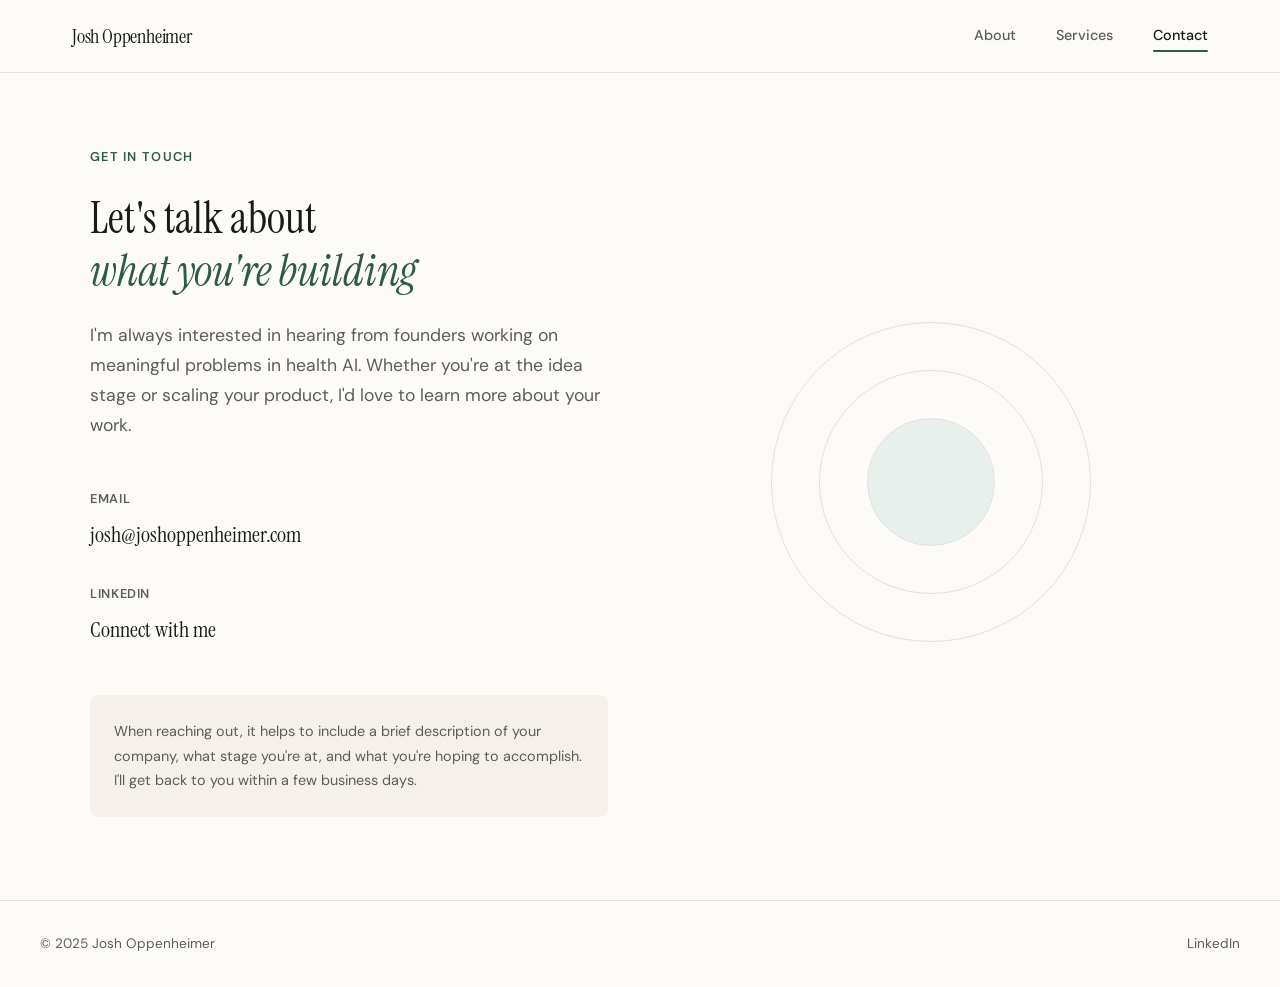
==== contact.html @ bedb9987 "Add files via upload" ====
<!DOCTYPE html>
<html lang="en">
<head>
    <meta charset="UTF-8">
    <meta name="viewport" content="width=device-width, initial-scale=1.0">
    <title>Contact | Josh Oppenheimer, MD, MBA</title>
    <link rel="preconnect" href="https://fonts.googleapis.com">
    <link rel="preconnect" href="https://fonts.gstatic.com" crossorigin>
    <link href="https://fonts.googleapis.com/css2?family=Instrument+Serif:ital@0;1&family=DM+Sans:wght@400;500;600&display=swap" rel="stylesheet">
    <link rel="stylesheet" href="styles.css">
</head>
<body>
    <nav class="nav">
        <div class="nav-container">
            <a href="index.html" class="nav-logo">Josh Oppenheimer</a>
            <div class="nav-links">
                <a href="index.html" class="nav-link">About</a>
                <a href="services.html" class="nav-link">Services</a>
                <a href="contact.html" class="nav-link active">Contact</a>
            </div>
        </div>
    </nav>

    <main>
        <section class="contact-section">
            <div class="contact-container">
                <div class="contact-content">
                    <div class="contact-label">Get in Touch</div>
                    <h1 class="contact-title">Let's talk about<br><em>what you're building</em></h1>
                    <p class="contact-text">I'm always interested in hearing from founders working on meaningful problems in health AI. Whether you're at the idea stage or scaling your product, I'd love to learn more about your work.</p>
                    
                    <div class="contact-methods">
                        <div class="contact-method">
                            <div class="contact-method-label">Email</div>
                            <a href="mailto:josh@joshoppenheimer.com" class="contact-method-value">josh@joshoppenheimer.com</a>
                        </div>
                        <div class="contact-method">
                            <div class="contact-method-label">LinkedIn</div>
                            <a href="https://www.linkedin.com/in/joshua-s-oppenheimer" target="_blank" rel="noopener" class="contact-method-value">Connect with me</a>
                        </div>
                    </div>

                    <div class="contact-note">
                        <p>When reaching out, it helps to include a brief description of your company, what stage you're at, and what you're hoping to accomplish. I'll get back to you within a few business days.</p>
                    </div>
                </div>

                <div class="contact-visual">
                    <div class="contact-visual-inner">
                        <div class="visual-circle"></div>
                        <div class="visual-circle"></div>
                        <div class="visual-circle"></div>
                    </div>
                </div>
            </div>
        </section>
    </main>

    <footer class="footer">
        <div class="footer-container">
            <span>© 2025 Josh Oppenheimer</span>
            <a href="https://www.linkedin.com/in/joshua-s-oppenheimer" target="_blank" rel="noopener">LinkedIn</a>
        </div>
    </footer>
</body>
</html>
---- styles.css ----
/* ===================================
   Josh Oppenheimer - Health AI Consulting
   A refined, warm professional aesthetic
   =================================== */

:root {
    --color-bg: #FDFBF7;
    --color-bg-alt: #F5F1EA;
    --color-text: #1A1A1A;
    --color-text-muted: #5C5C5C;
    --color-accent: #2D5A4A;
    --color-accent-light: #E8F0ED;
    --color-border: #E5E1D8;
    --font-serif: 'Instrument Serif', Georgia, serif;
    --font-sans: 'DM Sans', -apple-system, BlinkMacSystemFont, sans-serif;
    --transition: 0.3s cubic-bezier(0.4, 0, 0.2, 1);
}

*, *::before, *::after {
    box-sizing: border-box;
    margin: 0;
    padding: 0;
}

html {
    font-size: 16px;
    scroll-behavior: smooth;
}

body {
    font-family: var(--font-sans);
    background-color: var(--color-bg);
    color: var(--color-text);
    line-height: 1.6;
    -webkit-font-smoothing: antialiased;
    -moz-osx-font-smoothing: grayscale;
}

/* ===== Navigation ===== */
.nav {
    position: fixed;
    top: 0;
    left: 0;
    right: 0;
    z-index: 100;
    background: rgba(253, 251, 247, 0.9);
    backdrop-filter: blur(12px);
    border-bottom: 1px solid var(--color-border);
}

.nav-container {
    max-width: 1200px;
    margin: 0 auto;
    padding: 1.25rem 2rem;
    display: flex;
    justify-content: space-between;
    align-items: center;
}

.nav-logo {
    font-family: var(--font-serif);
    font-size: 1.25rem;
    color: var(--color-text);
    text-decoration: none;
    letter-spacing: -0.01em;
}

.nav-links {
    display: flex;
    gap: 2.5rem;
}

.nav-link {
    font-size: 0.9rem;
    font-weight: 500;
    color: var(--color-text-muted);
    text-decoration: none;
    transition: color var(--transition);
    position: relative;
}

.nav-link:hover,
.nav-link.active {
    color: var(--color-text);
}

.nav-link.active::after {
    content: '';
    position: absolute;
    bottom: -4px;
    left: 0;
    right: 0;
    height: 2px;
    background: var(--color-accent);
    border-radius: 1px;
}

/* ===== Hero Section ===== */
.hero {
    min-height: 100vh;
    display: flex;
    align-items: center;
    padding: 8rem 2rem 6rem;
}

.hero-content {
    max-width: 1000px;
    margin: 0 auto;
    display: grid;
    grid-template-columns: 280px 1fr;
    gap: 4rem;
    align-items: center;
}

@media (max-width: 800px) {
    .hero-content {
        grid-template-columns: 1fr;
        text-align: center;
        gap: 2.5rem;
    }
    
    .hero-photo {
        justify-self: center;
    }
}

.hero-photo {
    position: relative;
}

.hero-photo img {
    width: 280px;
    height: 280px;
    object-fit: cover;
    border-radius: 12px;
    filter: grayscale(10%);
    box-shadow: 0 12px 40px rgba(0, 0, 0, 0.12);
}

.hero-photo::after {
    content: '';
    position: absolute;
    top: 12px;
    left: 12px;
    right: -12px;
    bottom: -12px;
    border: 2px solid var(--color-accent);
    border-radius: 12px;
    z-index: -1;
}

.hero-text {
    max-width: 600px;
}

@media (max-width: 800px) {
    .hero-text {
        max-width: 100%;
    }
}

.hero-badge {
    display: inline-block;
    font-size: 0.8rem;
    font-weight: 600;
    letter-spacing: 0.1em;
    text-transform: uppercase;
    color: var(--color-accent);
    background: var(--color-accent-light);
    padding: 0.5rem 1rem;
    border-radius: 100px;
    margin-bottom: 2rem;
}

.hero-title {
    font-family: var(--font-serif);
    font-size: clamp(2.5rem, 6vw, 4rem);
    font-weight: 400;
    line-height: 1.15;
    letter-spacing: -0.02em;
    margin-bottom: 1.5rem;
}

.hero-title em {
    font-style: italic;
    color: var(--color-accent);
}

.hero-subtitle {
    font-size: 1.2rem;
    color: var(--color-text-muted);
    max-width: 600px;
    line-height: 1.7;
    margin-bottom: 2.5rem;
}

.hero-cta {
    display: inline-block;
    font-size: 0.95rem;
    font-weight: 600;
    color: #fff;
    background: var(--color-accent);
    padding: 1rem 2rem;
    border-radius: 6px;
    text-decoration: none;
    transition: all var(--transition);
}

.hero-cta:hover {
    background: #234A3B;
    transform: translateY(-2px);
    box-shadow: 0 8px 24px rgba(45, 90, 74, 0.2);
}

/* ===== About Section ===== */
.about {
    padding: 6rem 2rem;
    background: var(--color-bg-alt);
}

.about-container {
    max-width: 900px;
    margin: 0 auto;
}

.about-label {
    font-size: 0.8rem;
    font-weight: 600;
    letter-spacing: 0.1em;
    text-transform: uppercase;
    color: var(--color-accent);
    margin-bottom: 2rem;
}

.about-content p {
    font-size: 1.1rem;
    line-height: 1.8;
    color: var(--color-text);
    margin-bottom: 1.5rem;
}

.about-content p:last-child {
    margin-bottom: 0;
}

/* ===== Credentials Section ===== */
.credentials {
    padding: 5rem 2rem;
    border-top: 1px solid var(--color-border);
    border-bottom: 1px solid var(--color-border);
}

.credentials-container {
    max-width: 900px;
    margin: 0 auto;
    display: grid;
    grid-template-columns: repeat(auto-fit, minmax(250px, 1fr));
    gap: 3rem;
}

.credential {
    display: flex;
    align-items: flex-start;
    gap: 1rem;
}

.credential-icon {
    color: var(--color-accent);
    flex-shrink: 0;
}

.credential-text {
    display: flex;
    flex-direction: column;
    gap: 0.25rem;
}

.credential-title {
    font-family: var(--font-serif);
    font-size: 1.25rem;
}

.credential-source {
    font-size: 0.9rem;
    color: var(--color-text-muted);
}

/* ===== Page Header ===== */
.page-header {
    padding: 10rem 2rem 4rem;
    text-align: center;
}

.page-header-content {
    max-width: 700px;
    margin: 0 auto;
}

.page-title {
    font-family: var(--font-serif);
    font-size: clamp(2.5rem, 5vw, 3.5rem);
    font-weight: 400;
    letter-spacing: -0.02em;
    margin-bottom: 1.5rem;
}

.page-subtitle {
    font-size: 1.15rem;
    color: var(--color-text-muted);
    line-height: 1.7;
}

/* ===== Services Section ===== */
.services {
    padding: 2rem 2rem 6rem;
}

.services-container {
    max-width: 1000px;
    margin: 0 auto;
    display: grid;
    grid-template-columns: repeat(auto-fit, minmax(400px, 1fr));
    gap: 2rem;
}

@media (max-width: 500px) {
    .services-container {
        grid-template-columns: 1fr;
    }
}

.service-card {
    background: #fff;
    border: 1px solid var(--color-border);
    border-radius: 12px;
    padding: 2.5rem;
    transition: all var(--transition);
}

.service-card:hover {
    border-color: var(--color-accent);
    box-shadow: 0 8px 32px rgba(0, 0, 0, 0.06);
}

.service-number {
    font-family: var(--font-serif);
    font-size: 0.9rem;
    color: var(--color-accent);
    margin-bottom: 1.5rem;
}

.service-title {
    font-family: var(--font-serif);
    font-size: 1.5rem;
    font-weight: 400;
    margin-bottom: 1rem;
}

.service-description {
    font-size: 0.95rem;
    color: var(--color-text-muted);
    line-height: 1.7;
    margin-bottom: 1.5rem;
}

.service-list {
    list-style: none;
}

.service-list li {
    font-size: 0.9rem;
    color: var(--color-text);
    padding: 0.5rem 0;
    padding-left: 1.25rem;
    position: relative;
}

.service-list li::before {
    content: '';
    position: absolute;
    left: 0;
    top: 50%;
    transform: translateY(-50%);
    width: 6px;
    height: 6px;
    background: var(--color-accent);
    border-radius: 50%;
}

/* ===== Engagement Section ===== */
.engagement {
    padding: 6rem 2rem;
    background: var(--color-bg-alt);
}

.engagement-container {
    max-width: 900px;
    margin: 0 auto;
}

.engagement-label {
    font-size: 0.8rem;
    font-weight: 600;
    letter-spacing: 0.1em;
    text-transform: uppercase;
    color: var(--color-accent);
    margin-bottom: 3rem;
}

.engagement-content {
    display: grid;
    grid-template-columns: repeat(auto-fit, minmax(250px, 1fr));
    gap: 3rem;
}

.engagement-option h3 {
    font-family: var(--font-serif);
    font-size: 1.25rem;
    font-weight: 400;
    margin-bottom: 0.75rem;
}

.engagement-option p {
    font-size: 0.95rem;
    color: var(--color-text-muted);
    line-height: 1.7;
}

/* ===== CTA Section ===== */
.cta-section {
    padding: 6rem 2rem;
    text-align: center;
}

.cta-container {
    max-width: 600px;
    margin: 0 auto;
}

.cta-title {
    font-family: var(--font-serif);
    font-size: clamp(1.75rem, 4vw, 2.25rem);
    font-weight: 400;
    margin-bottom: 1rem;
}

.cta-text {
    font-size: 1.1rem;
    color: var(--color-text-muted);
    margin-bottom: 2rem;
}

.cta-button {
    display: inline-block;
    font-size: 0.95rem;
    font-weight: 600;
    color: #fff;
    background: var(--color-accent);
    padding: 1rem 2rem;
    border-radius: 6px;
    text-decoration: none;
    transition: all var(--transition);
}

.cta-button:hover {
    background: #234A3B;
    transform: translateY(-2px);
    box-shadow: 0 8px 24px rgba(45, 90, 74, 0.2);
}

/* ===== Contact Section ===== */
.contact-section {
    min-height: 100vh;
    display: flex;
    align-items: center;
    padding: 8rem 2rem 4rem;
}

.contact-container {
    max-width: 1100px;
    margin: 0 auto;
    display: grid;
    grid-template-columns: 1fr 1fr;
    gap: 4rem;
    align-items: center;
}

@media (max-width: 800px) {
    .contact-container {
        grid-template-columns: 1fr;
    }
    
    .contact-visual {
        display: none;
    }
}

.contact-label {
    font-size: 0.8rem;
    font-weight: 600;
    letter-spacing: 0.1em;
    text-transform: uppercase;
    color: var(--color-accent);
    margin-bottom: 1.5rem;
}

.contact-title {
    font-family: var(--font-serif);
    font-size: clamp(2rem, 4vw, 2.75rem);
    font-weight: 400;
    line-height: 1.2;
    margin-bottom: 1.5rem;
}

.contact-title em {
    font-style: italic;
    color: var(--color-accent);
}

.contact-text {
    font-size: 1.1rem;
    color: var(--color-text-muted);
    line-height: 1.7;
    margin-bottom: 3rem;
}

.contact-methods {
    display: flex;
    flex-direction: column;
    gap: 2rem;
    margin-bottom: 3rem;
}

.contact-method-label {
    font-size: 0.8rem;
    font-weight: 600;
    letter-spacing: 0.05em;
    text-transform: uppercase;
    color: var(--color-text-muted);
    margin-bottom: 0.5rem;
}

.contact-method-value {
    font-family: var(--font-serif);
    font-size: 1.35rem;
    color: var(--color-text);
    text-decoration: none;
    transition: color var(--transition);
}

.contact-method-value:hover {
    color: var(--color-accent);
}

.contact-note {
    padding: 1.5rem;
    background: var(--color-bg-alt);
    border-radius: 8px;
}

.contact-note p {
    font-size: 0.9rem;
    color: var(--color-text-muted);
    line-height: 1.7;
}

.contact-visual {
    display: flex;
    justify-content: center;
    align-items: center;
}

.contact-visual-inner {
    position: relative;
    width: 320px;
    height: 320px;
}

.visual-circle {
    position: absolute;
    border-radius: 50%;
    border: 1px solid var(--color-border);
    animation: pulse 4s ease-in-out infinite;
}

.visual-circle:nth-child(1) {
    width: 100%;
    height: 100%;
    top: 0;
    left: 0;
    animation-delay: 0s;
}

.visual-circle:nth-child(2) {
    width: 70%;
    height: 70%;
    top: 15%;
    left: 15%;
    animation-delay: 0.5s;
}

.visual-circle:nth-child(3) {
    width: 40%;
    height: 40%;
    top: 30%;
    left: 30%;
    background: var(--color-accent-light);
    animation-delay: 1s;
}

@keyframes pulse {
    0%, 100% {
        transform: scale(1);
        opacity: 1;
    }
    50% {
        transform: scale(1.02);
        opacity: 0.8;
    }
}

/* ===== Footer ===== */
.footer {
    padding: 2rem;
    border-top: 1px solid var(--color-border);
}

.footer-container {
    max-width: 1200px;
    margin: 0 auto;
    display: flex;
    justify-content: space-between;
    align-items: center;
    font-size: 0.85rem;
    color: var(--color-text-muted);
}

.footer a {
    color: var(--color-text-muted);
    text-decoration: none;
    transition: color var(--transition);
}

.footer a:hover {
    color: var(--color-accent);
}

/* ===== Mobile Adjustments ===== */
@media (max-width: 600px) {
    .nav-container {
        padding: 1rem 1.25rem;
    }
    
    .nav-links {
        gap: 1.5rem;
    }
    
    .nav-link {
        font-size: 0.85rem;
    }
    
    .hero {
        padding: 7rem 1.25rem 4rem;
    }
    
    .hero-subtitle {
        font-size: 1.05rem;
    }
    
    .about,
    .credentials,
    .services,
    .engagement,
    .cta-section {
        padding-left: 1.25rem;
        padding-right: 1.25rem;
    }
    
    .contact-section {
        padding: 7rem 1.25rem 4rem;
    }
    
    .footer-container {
        flex-direction: column;
        gap: 0.75rem;
        text-align: center;
    }
}
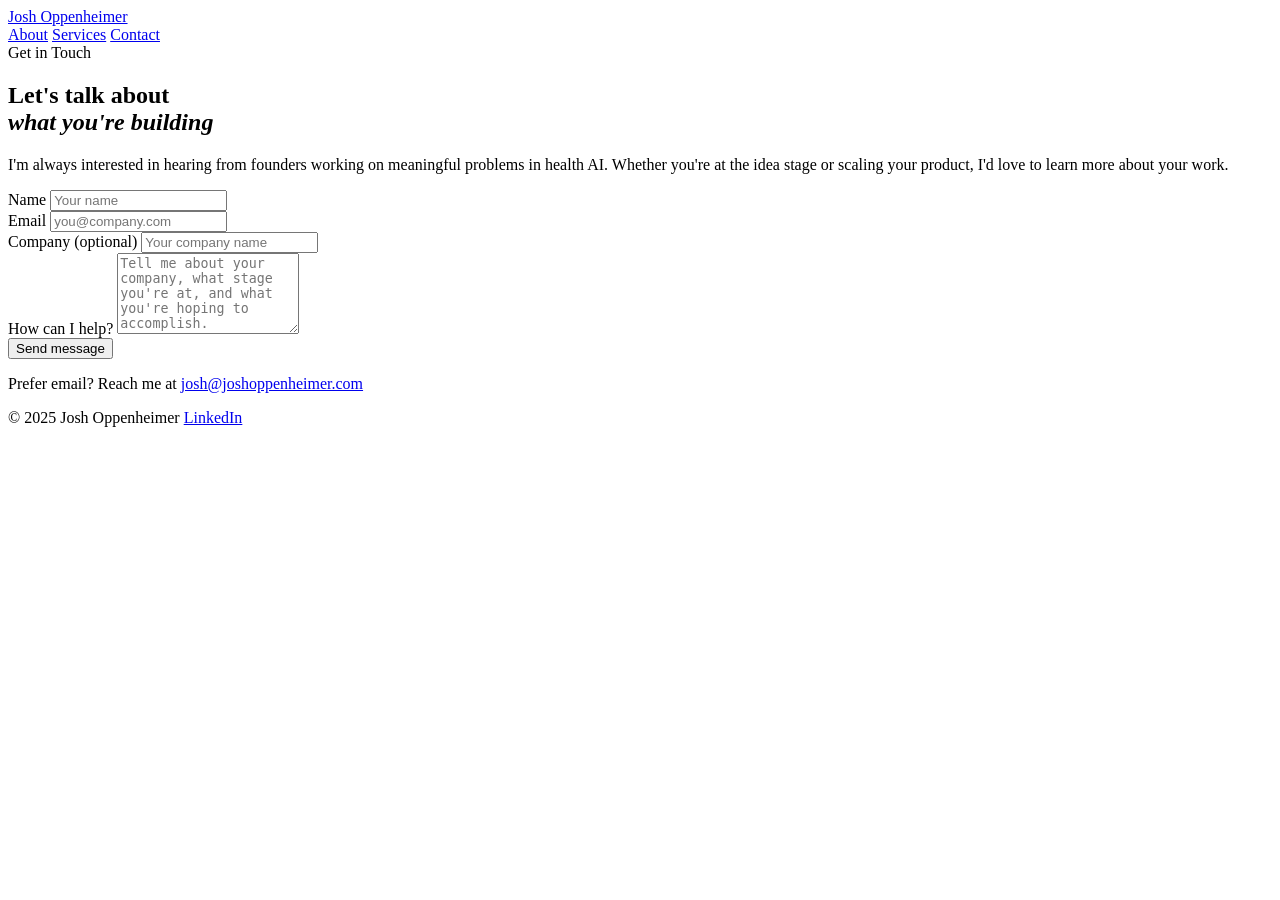
==== commit 6b41fb2f: "Rename contact (1).html to contact.html" ====
--- a/contact.html
+++ b/contact.html
@@ -29,19 +29,32 @@
                     <h1 class="contact-title">Let's talk about<br><em>what you're building</em></h1>
                     <p class="contact-text">I'm always interested in hearing from founders working on meaningful problems in health AI. Whether you're at the idea stage or scaling your product, I'd love to learn more about your work.</p>
                     
-                    <div class="contact-methods">
-                        <div class="contact-method">
-                            <div class="contact-method-label">Email</div>
-                            <a href="mailto:josh@joshoppenheimer.com" class="contact-method-value">josh@joshoppenheimer.com</a>
+                    <form action="https://formspree.io/f/YOUR_FORM_ID" method="POST" class="contact-form">
+                        <div class="form-group">
+                            <label for="name">Name</label>
+                            <input type="text" id="name" name="name" required placeholder="Your name">
                         </div>
-                        <div class="contact-method">
-                            <div class="contact-method-label">LinkedIn</div>
-                            <a href="https://www.linkedin.com/in/joshua-s-oppenheimer" target="_blank" rel="noopener" class="contact-method-value">Connect with me</a>
+                        
+                        <div class="form-group">
+                            <label for="email">Email</label>
+                            <input type="email" id="email" name="email" required placeholder="you@company.com">
                         </div>
-                    </div>
-
-                    <div class="contact-note">
-                        <p>When reaching out, it helps to include a brief description of your company, what stage you're at, and what you're hoping to accomplish. I'll get back to you within a few business days.</p>
+                        
+                        <div class="form-group">
+                            <label for="company">Company <span class="optional">(optional)</span></label>
+                            <input type="text" id="company" name="company" placeholder="Your company name">
+                        </div>
+                        
+                        <div class="form-group">
+                            <label for="message">How can I help?</label>
+                            <textarea id="message" name="message" rows="5" required placeholder="Tell me about your company, what stage you're at, and what you're hoping to accomplish."></textarea>
+                        </div>
+                        
+                        <button type="submit" class="form-submit">Send message</button>
+                    </form>
+                    
+                    <div class="contact-alt">
+                        <p>Prefer email? Reach me at <a href="mailto:josh@joshoppenheimer.com">josh@joshoppenheimer.com</a></p>
                     </div>
                 </div>
 
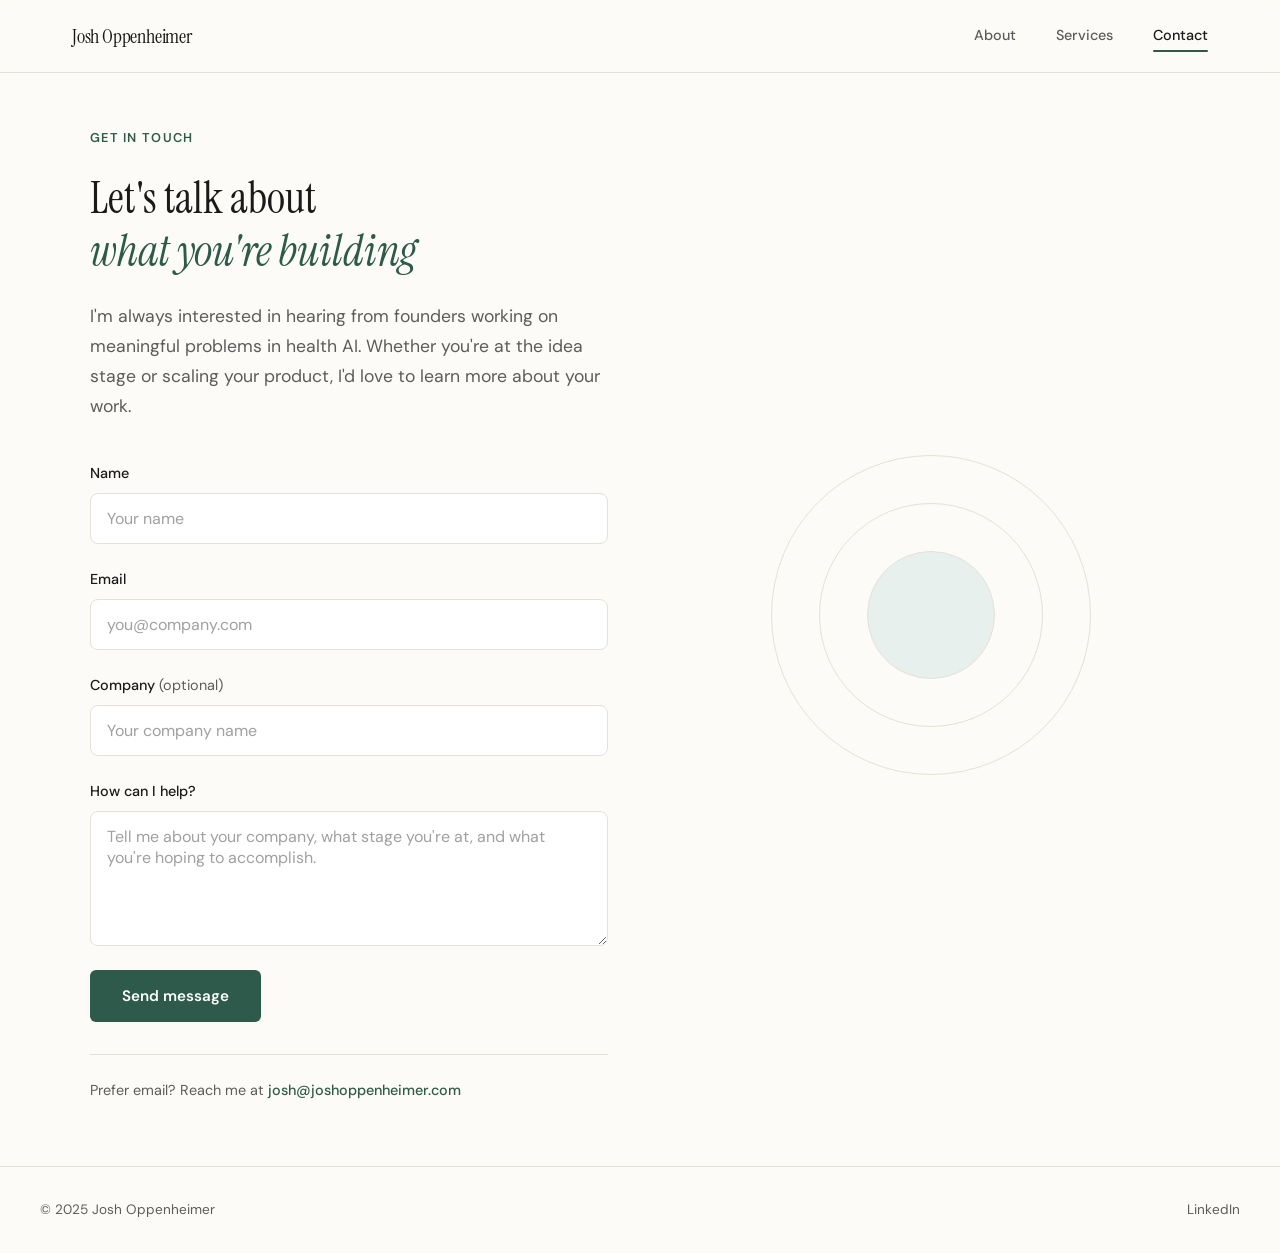
==== commit 10572ff7: "contact.html" ====
--- a/contact.html
+++ b/contact.html
@@ -29,7 +29,7 @@
                     <h1 class="contact-title">Let's talk about<br><em>what you're building</em></h1>
                     <p class="contact-text">I'm always interested in hearing from founders working on meaningful problems in health AI. Whether you're at the idea stage or scaling your product, I'd love to learn more about your work.</p>
                     
-                    <form action="https://formspree.io/f/YOUR_FORM_ID" method="POST" class="contact-form">
+                    <form action="https://formspree.io/f/xdazyylk" method="POST" class="contact-form">
                         <div class="form-group">
                             <label for="name">Name</label>
                             <input type="text" id="name" name="name" required placeholder="Your name">
--- a/styles.css
+++ b/styles.css
@@ -0,0 +1,742 @@
+/* ===================================
+   Josh Oppenheimer - Health AI Consulting
+   A refined, warm professional aesthetic
+   =================================== */
+
+:root {
+    --color-bg: #FDFBF7;
+    --color-bg-alt: #F5F1EA;
+    --color-text: #1A1A1A;
+    --color-text-muted: #5C5C5C;
+    --color-accent: #2D5A4A;
+    --color-accent-light: #E8F0ED;
+    --color-border: #E5E1D8;
+    --font-serif: 'Instrument Serif', Georgia, serif;
+    --font-sans: 'DM Sans', -apple-system, BlinkMacSystemFont, sans-serif;
+    --transition: 0.3s cubic-bezier(0.4, 0, 0.2, 1);
+}
+
+*, *::before, *::after {
+    box-sizing: border-box;
+    margin: 0;
+    padding: 0;
+}
+
+html {
+    font-size: 16px;
+    scroll-behavior: smooth;
+}
+
+body {
+    font-family: var(--font-sans);
+    background-color: var(--color-bg);
+    color: var(--color-text);
+    line-height: 1.6;
+    -webkit-font-smoothing: antialiased;
+    -moz-osx-font-smoothing: grayscale;
+}
+
+/* ===== Navigation ===== */
+.nav {
+    position: fixed;
+    top: 0;
+    left: 0;
+    right: 0;
+    z-index: 100;
+    background: rgba(253, 251, 247, 0.9);
+    backdrop-filter: blur(12px);
+    border-bottom: 1px solid var(--color-border);
+}
+
+.nav-container {
+    max-width: 1200px;
+    margin: 0 auto;
+    padding: 1.25rem 2rem;
+    display: flex;
+    justify-content: space-between;
+    align-items: center;
+}
+
+.nav-logo {
+    font-family: var(--font-serif);
+    font-size: 1.25rem;
+    color: var(--color-text);
+    text-decoration: none;
+    letter-spacing: -0.01em;
+}
+
+.nav-links {
+    display: flex;
+    gap: 2.5rem;
+}
+
+.nav-link {
+    font-size: 0.9rem;
+    font-weight: 500;
+    color: var(--color-text-muted);
+    text-decoration: none;
+    transition: color var(--transition);
+    position: relative;
+}
+
+.nav-link:hover,
+.nav-link.active {
+    color: var(--color-text);
+}
+
+.nav-link.active::after {
+    content: '';
+    position: absolute;
+    bottom: -4px;
+    left: 0;
+    right: 0;
+    height: 2px;
+    background: var(--color-accent);
+    border-radius: 1px;
+}
+
+/* ===== Hero Section ===== */
+.hero {
+    min-height: 100vh;
+    display: flex;
+    align-items: center;
+    padding: 8rem 2rem 6rem;
+}
+
+.hero-content {
+    max-width: 1000px;
+    margin: 0 auto;
+    display: grid;
+    grid-template-columns: 280px 1fr;
+    gap: 4rem;
+    align-items: center;
+}
+
+@media (max-width: 800px) {
+    .hero-content {
+        grid-template-columns: 1fr;
+        text-align: center;
+        gap: 2.5rem;
+    }
+    
+    .hero-photo {
+        justify-self: center;
+    }
+}
+
+.hero-photo {
+    position: relative;
+}
+
+.hero-photo img {
+    width: 280px;
+    height: 280px;
+    object-fit: cover;
+    border-radius: 12px;
+    filter: grayscale(10%);
+    box-shadow: 0 12px 40px rgba(0, 0, 0, 0.12);
+}
+
+.hero-photo::after {
+    content: '';
+    position: absolute;
+    top: 12px;
+    left: 12px;
+    right: -12px;
+    bottom: -12px;
+    border: 2px solid var(--color-accent);
+    border-radius: 12px;
+    z-index: -1;
+}
+
+.hero-text {
+    max-width: 600px;
+}
+
+@media (max-width: 800px) {
+    .hero-text {
+        max-width: 100%;
+    }
+}
+
+.hero-badge {
+    display: inline-block;
+    font-size: 0.8rem;
+    font-weight: 600;
+    letter-spacing: 0.1em;
+    text-transform: uppercase;
+    color: var(--color-accent);
+    background: var(--color-accent-light);
+    padding: 0.5rem 1rem;
+    border-radius: 100px;
+    margin-bottom: 2rem;
+}
+
+.hero-title {
+    font-family: var(--font-serif);
+    font-size: clamp(2.5rem, 6vw, 4rem);
+    font-weight: 400;
+    line-height: 1.15;
+    letter-spacing: -0.02em;
+    margin-bottom: 1.5rem;
+}
+
+.hero-title em {
+    font-style: italic;
+    color: var(--color-accent);
+}
+
+.hero-subtitle {
+    font-size: 1.2rem;
+    color: var(--color-text-muted);
+    max-width: 600px;
+    line-height: 1.7;
+    margin-bottom: 2.5rem;
+}
+
+.hero-cta {
+    display: inline-block;
+    font-size: 0.95rem;
+    font-weight: 600;
+    color: #fff;
+    background: var(--color-accent);
+    padding: 1rem 2rem;
+    border-radius: 6px;
+    text-decoration: none;
+    transition: all var(--transition);
+}
+
+.hero-cta:hover {
+    background: #234A3B;
+    transform: translateY(-2px);
+    box-shadow: 0 8px 24px rgba(45, 90, 74, 0.2);
+}
+
+/* ===== About Section ===== */
+.about {
+    padding: 6rem 2rem;
+    background: var(--color-bg-alt);
+}
+
+.about-container {
+    max-width: 900px;
+    margin: 0 auto;
+}
+
+.about-label {
+    font-size: 0.8rem;
+    font-weight: 600;
+    letter-spacing: 0.1em;
+    text-transform: uppercase;
+    color: var(--color-accent);
+    margin-bottom: 2rem;
+}
+
+.about-content p {
+    font-size: 1.1rem;
+    line-height: 1.8;
+    color: var(--color-text);
+    margin-bottom: 1.5rem;
+}
+
+.about-content p:last-child {
+    margin-bottom: 0;
+}
+
+/* ===== Credentials Section ===== */
+.credentials {
+    padding: 5rem 2rem;
+    border-top: 1px solid var(--color-border);
+    border-bottom: 1px solid var(--color-border);
+}
+
+.credentials-container {
+    max-width: 900px;
+    margin: 0 auto;
+    display: grid;
+    grid-template-columns: repeat(auto-fit, minmax(250px, 1fr));
+    gap: 3rem;
+}
+
+.credential {
+    display: flex;
+    align-items: flex-start;
+    gap: 1rem;
+}
+
+.credential-icon {
+    color: var(--color-accent);
+    flex-shrink: 0;
+}
+
+.credential-text {
+    display: flex;
+    flex-direction: column;
+    gap: 0.25rem;
+}
+
+.credential-title {
+    font-family: var(--font-serif);
+    font-size: 1.25rem;
+}
+
+.credential-source {
+    font-size: 0.9rem;
+    color: var(--color-text-muted);
+}
+
+/* ===== Page Header ===== */
+.page-header {
+    padding: 10rem 2rem 4rem;
+    text-align: center;
+}
+
+.page-header-content {
+    max-width: 700px;
+    margin: 0 auto;
+}
+
+.page-title {
+    font-family: var(--font-serif);
+    font-size: clamp(2.5rem, 5vw, 3.5rem);
+    font-weight: 400;
+    letter-spacing: -0.02em;
+    margin-bottom: 1.5rem;
+}
+
+.page-subtitle {
+    font-size: 1.15rem;
+    color: var(--color-text-muted);
+    line-height: 1.7;
+}
+
+/* ===== Services Section ===== */
+.services {
+    padding: 2rem 2rem 6rem;
+}
+
+.services-container {
+    max-width: 1000px;
+    margin: 0 auto;
+    display: grid;
+    grid-template-columns: repeat(auto-fit, minmax(400px, 1fr));
+    gap: 2rem;
+}
+
+@media (max-width: 500px) {
+    .services-container {
+        grid-template-columns: 1fr;
+    }
+}
+
+.service-card {
+    background: #fff;
+    border: 1px solid var(--color-border);
+    border-radius: 12px;
+    padding: 2.5rem;
+    transition: all var(--transition);
+}
+
+.service-card:hover {
+    border-color: var(--color-accent);
+    box-shadow: 0 8px 32px rgba(0, 0, 0, 0.06);
+}
+
+.service-number {
+    font-family: var(--font-serif);
+    font-size: 0.9rem;
+    color: var(--color-accent);
+    margin-bottom: 1.5rem;
+}
+
+.service-title {
+    font-family: var(--font-serif);
+    font-size: 1.5rem;
+    font-weight: 400;
+    margin-bottom: 1rem;
+}
+
+.service-description {
+    font-size: 0.95rem;
+    color: var(--color-text-muted);
+    line-height: 1.7;
+    margin-bottom: 1.5rem;
+}
+
+.service-list {
+    list-style: none;
+}
+
+.service-list li {
+    font-size: 0.9rem;
+    color: var(--color-text);
+    padding: 0.5rem 0;
+    padding-left: 1.25rem;
+    position: relative;
+}
+
+.service-list li::before {
+    content: '';
+    position: absolute;
+    left: 0;
+    top: 50%;
+    transform: translateY(-50%);
+    width: 6px;
+    height: 6px;
+    background: var(--color-accent);
+    border-radius: 50%;
+}
+
+/* ===== Engagement Section ===== */
+.engagement {
+    padding: 6rem 2rem;
+    background: var(--color-bg-alt);
+}
+
+.engagement-container {
+    max-width: 900px;
+    margin: 0 auto;
+}
+
+.engagement-label {
+    font-size: 0.8rem;
+    font-weight: 600;
+    letter-spacing: 0.1em;
+    text-transform: uppercase;
+    color: var(--color-accent);
+    margin-bottom: 3rem;
+}
+
+.engagement-content {
+    display: grid;
+    grid-template-columns: repeat(auto-fit, minmax(250px, 1fr));
+    gap: 3rem;
+}
+
+.engagement-option h3 {
+    font-family: var(--font-serif);
+    font-size: 1.25rem;
+    font-weight: 400;
+    margin-bottom: 0.75rem;
+}
+
+.engagement-option p {
+    font-size: 0.95rem;
+    color: var(--color-text-muted);
+    line-height: 1.7;
+}
+
+/* ===== CTA Section ===== */
+.cta-section {
+    padding: 6rem 2rem;
+    text-align: center;
+}
+
+.cta-container {
+    max-width: 600px;
+    margin: 0 auto;
+}
+
+.cta-title {
+    font-family: var(--font-serif);
+    font-size: clamp(1.75rem, 4vw, 2.25rem);
+    font-weight: 400;
+    margin-bottom: 1rem;
+}
+
+.cta-text {
+    font-size: 1.1rem;
+    color: var(--color-text-muted);
+    margin-bottom: 2rem;
+}
+
+.cta-button {
+    display: inline-block;
+    font-size: 0.95rem;
+    font-weight: 600;
+    color: #fff;
+    background: var(--color-accent);
+    padding: 1rem 2rem;
+    border-radius: 6px;
+    text-decoration: none;
+    transition: all var(--transition);
+}
+
+.cta-button:hover {
+    background: #234A3B;
+    transform: translateY(-2px);
+    box-shadow: 0 8px 24px rgba(45, 90, 74, 0.2);
+}
+
+/* ===== Contact Section ===== */
+.contact-section {
+    min-height: 100vh;
+    display: flex;
+    align-items: center;
+    padding: 8rem 2rem 4rem;
+}
+
+.contact-container {
+    max-width: 1100px;
+    margin: 0 auto;
+    display: grid;
+    grid-template-columns: 1fr 1fr;
+    gap: 4rem;
+    align-items: center;
+}
+
+@media (max-width: 800px) {
+    .contact-container {
+        grid-template-columns: 1fr;
+    }
+    
+    .contact-visual {
+        display: none;
+    }
+}
+
+.contact-label {
+    font-size: 0.8rem;
+    font-weight: 600;
+    letter-spacing: 0.1em;
+    text-transform: uppercase;
+    color: var(--color-accent);
+    margin-bottom: 1.5rem;
+}
+
+.contact-title {
+    font-family: var(--font-serif);
+    font-size: clamp(2rem, 4vw, 2.75rem);
+    font-weight: 400;
+    line-height: 1.2;
+    margin-bottom: 1.5rem;
+}
+
+.contact-title em {
+    font-style: italic;
+    color: var(--color-accent);
+}
+
+.contact-text {
+    font-size: 1.1rem;
+    color: var(--color-text-muted);
+    line-height: 1.7;
+    margin-bottom: 2.5rem;
+}
+
+/* ===== Contact Form ===== */
+.contact-form {
+    display: flex;
+    flex-direction: column;
+    gap: 1.5rem;
+}
+
+.form-group {
+    display: flex;
+    flex-direction: column;
+    gap: 0.5rem;
+}
+
+.form-group label {
+    font-size: 0.9rem;
+    font-weight: 500;
+    color: var(--color-text);
+}
+
+.form-group .optional {
+    font-weight: 400;
+    color: var(--color-text-muted);
+}
+
+.form-group input,
+.form-group textarea {
+    font-family: var(--font-sans);
+    font-size: 1rem;
+    padding: 0.875rem 1rem;
+    border: 1px solid var(--color-border);
+    border-radius: 8px;
+    background: #fff;
+    color: var(--color-text);
+    transition: all var(--transition);
+}
+
+.form-group input::placeholder,
+.form-group textarea::placeholder {
+    color: #A0A0A0;
+}
+
+.form-group input:focus,
+.form-group textarea:focus {
+    outline: none;
+    border-color: var(--color-accent);
+    box-shadow: 0 0 0 3px var(--color-accent-light);
+}
+
+.form-group textarea {
+    resize: vertical;
+    min-height: 120px;
+}
+
+.form-submit {
+    font-family: var(--font-sans);
+    font-size: 0.95rem;
+    font-weight: 600;
+    color: #fff;
+    background: var(--color-accent);
+    padding: 1rem 2rem;
+    border: none;
+    border-radius: 6px;
+    cursor: pointer;
+    transition: all var(--transition);
+    align-self: flex-start;
+}
+
+.form-submit:hover {
+    background: #234A3B;
+    transform: translateY(-2px);
+    box-shadow: 0 8px 24px rgba(45, 90, 74, 0.2);
+}
+
+.contact-alt {
+    margin-top: 2rem;
+    padding-top: 1.5rem;
+    border-top: 1px solid var(--color-border);
+}
+
+.contact-alt p {
+    font-size: 0.9rem;
+    color: var(--color-text-muted);
+}
+
+.contact-alt a {
+    color: var(--color-accent);
+    text-decoration: none;
+    font-weight: 500;
+}
+
+.contact-alt a:hover {
+    text-decoration: underline;
+}
+
+.contact-visual {
+    display: flex;
+    justify-content: center;
+    align-items: center;
+}
+
+.contact-visual-inner {
+    position: relative;
+    width: 320px;
+    height: 320px;
+}
+
+.visual-circle {
+    position: absolute;
+    border-radius: 50%;
+    border: 1px solid var(--color-border);
+    animation: pulse 4s ease-in-out infinite;
+}
+
+.visual-circle:nth-child(1) {
+    width: 100%;
+    height: 100%;
+    top: 0;
+    left: 0;
+    animation-delay: 0s;
+}
+
+.visual-circle:nth-child(2) {
+    width: 70%;
+    height: 70%;
+    top: 15%;
+    left: 15%;
+    animation-delay: 0.5s;
+}
+
+.visual-circle:nth-child(3) {
+    width: 40%;
+    height: 40%;
+    top: 30%;
+    left: 30%;
+    background: var(--color-accent-light);
+    animation-delay: 1s;
+}
+
+@keyframes pulse {
+    0%, 100% {
+        transform: scale(1);
+        opacity: 1;
+    }
+    50% {
+        transform: scale(1.02);
+        opacity: 0.8;
+    }
+}
+
+/* ===== Footer ===== */
+.footer {
+    padding: 2rem;
+    border-top: 1px solid var(--color-border);
+}
+
+.footer-container {
+    max-width: 1200px;
+    margin: 0 auto;
+    display: flex;
+    justify-content: space-between;
+    align-items: center;
+    font-size: 0.85rem;
+    color: var(--color-text-muted);
+}
+
+.footer a {
+    color: var(--color-text-muted);
+    text-decoration: none;
+    transition: color var(--transition);
+}
+
+.footer a:hover {
+    color: var(--color-accent);
+}
+
+/* ===== Mobile Adjustments ===== */
+@media (max-width: 600px) {
+    .nav-container {
+        padding: 1rem 1.25rem;
+    }
+    
+    .nav-links {
+        gap: 1.5rem;
+    }
+    
+    .nav-link {
+        font-size: 0.85rem;
+    }
+    
+    .hero {
+        padding: 7rem 1.25rem 4rem;
+    }
+    
+    .hero-subtitle {
+        font-size: 1.05rem;
+    }
+    
+    .about,
+    .credentials,
+    .services,
+    .engagement,
+    .cta-section {
+        padding-left: 1.25rem;
+        padding-right: 1.25rem;
+    }
+    
+    .contact-section {
+        padding: 7rem 1.25rem 4rem;
+    }
+    
+    .footer-container {
+        flex-direction: column;
+        gap: 0.75rem;
+        text-align: center;
+    }
+}
